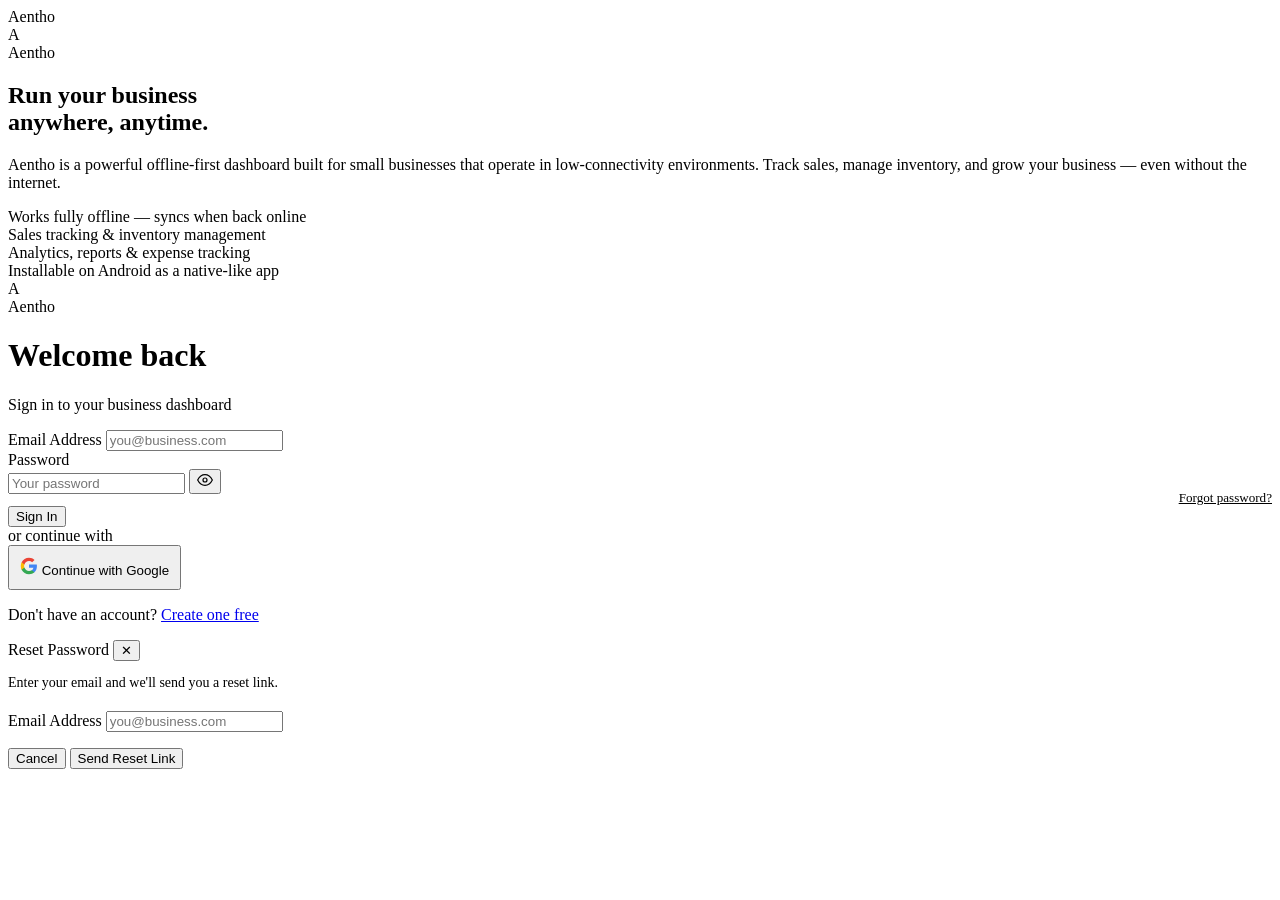
==== index.html @ 3d41ad66 "Add files via upload" ====
<!DOCTYPE html>
<html lang="en">
<head>
  <meta charset="UTF-8">
  <meta name="viewport" content="width=device-width, initial-scale=1.0, viewport-fit=cover">
  <meta name="theme-color" content="#080d1a">
  <meta name="description" content="Aentho — Offline-first business dashboard for small businesses.">
  <meta name="apple-mobile-web-app-capable" content="yes">
  <meta name="apple-mobile-web-app-status-bar-style" content="black-translucent">
  <title>Aentho — Business Dashboard</title>
  <link rel="manifest" href="./manifest.json">
  <link rel="icon" type="image/svg+xml" href="./assets/icons/favicon.svg">
  <link rel="stylesheet" href="./styles/main.css">
  <link rel="stylesheet" href="./styles/auth.css">
</head>
<body class="auth-page">

<!-- Welcome / Landing page that redirects based on auth state -->
<div id="page-loader">
  <div class="logo-mark">Aen<span>tho</span></div>
  <div class="spinner"></div>
</div>

<!-- Background blobs -->
<div class="auth-left">
  <div class="auth-left-grid"></div>
  <div class="auth-brand">
    <div class="auth-brand-icon">A</div>
    <span class="auth-brand-name">Aentho</span>
  </div>
  <div class="auth-hero">
    <h2>Run your business<br><span>anywhere, anytime.</span></h2>
    <p>Aentho is a powerful offline-first dashboard built for small businesses that operate in low-connectivity environments. Track sales, manage inventory, and grow your business — even without the internet.</p>
  </div>
  <div class="auth-features">
    <div class="auth-feature-item"><div class="auth-feature-dot"></div><span>Works fully offline — syncs when back online</span></div>
    <div class="auth-feature-item"><div class="auth-feature-dot"></div><span>Sales tracking &amp; inventory management</span></div>
    <div class="auth-feature-item"><div class="auth-feature-dot"></div><span>Analytics, reports &amp; expense tracking</span></div>
    <div class="auth-feature-item"><div class="auth-feature-dot"></div><span>Installable on Android as a native-like app</span></div>
  </div>
</div>

<div class="auth-right">
  <div class="auth-box animate-slideUp">
    <div class="auth-mobile-brand">
      <div class="auth-mobile-brand-icon">A</div>
      <span class="auth-mobile-brand-name">Aentho</span>
    </div>
    <div class="auth-box-header">
      <h1>Welcome back</h1>
      <p>Sign in to your business dashboard</p>
    </div>
    <div id="auth-error" class="auth-error"></div>
    <form class="auth-form" id="login-form" onsubmit="handleLogin(event)">
      <div class="form-group">
        <label class="form-label">Email Address</label>
        <input type="email" id="login-email" class="form-input" placeholder="you@business.com" required autocomplete="email">
      </div>
      <div class="form-group">
        <label class="form-label">Password</label>
        <div class="input-with-toggle">
          <input type="password" id="login-password" class="form-input" placeholder="Your password" required autocomplete="current-password">
          <button type="button" class="toggle-password" onclick="togglePwd('login-password',this)">
            <svg width="16" height="16" viewBox="0 0 24 24" fill="none" stroke="currentColor" stroke-width="1.8" stroke-linecap="round"><path d="M1 12s4-8 11-8 11 8 11 8-4 8-11 8-11-8-11-8z"/><circle cx="12" cy="12" r="3"/></svg>
          </button>
        </div>
      </div>
      <div style="text-align:right;margin-top:-6px">
        <a href="#" onclick="showResetForm(event)" style="font-size:.82rem;color:var(--accent)">Forgot password?</a>
      </div>
      <button type="submit" class="btn btn-primary auth-submit" id="login-btn">
        <span id="login-btn-text">Sign In</span>
        <span id="login-btn-spinner" class="spinner" style="display:none;width:16px;height:16px"></span>
      </button>
    </form>

    <!-- Google Sign-In -->
    <div class="auth-divider"><span>or continue with</span></div>
    <button class="btn btn-secondary w-full" style="gap:10px;padding:10px" onclick="handleGoogle()">
      <svg width="18" height="18" viewBox="0 0 24 24"><path d="M22.56 12.25c0-.78-.07-1.53-.2-2.25H12v4.26h5.92c-.26 1.37-1.04 2.53-2.21 3.31v2.77h3.57c2.08-1.92 3.28-4.74 3.28-8.09z" fill="#4285F4"/><path d="M12 23c2.97 0 5.46-.98 7.28-2.66l-3.57-2.77c-.98.66-2.23 1.06-3.71 1.06-2.86 0-5.29-1.93-6.16-4.53H2.18v2.84C3.99 20.53 7.7 23 12 23z" fill="#34A853"/><path d="M5.84 14.09c-.22-.66-.35-1.36-.35-2.09s.13-1.43.35-2.09V7.07H2.18C1.43 8.55 1 10.22 1 12s.43 3.45 1.18 4.93l2.85-2.22.81-.62z" fill="#FBBC05"/><path d="M12 5.38c1.62 0 3.06.56 4.21 1.64l3.15-3.15C17.45 2.09 14.97 1 12 1 7.7 1 3.99 3.47 2.18 7.07l3.66 2.84c.87-2.6 3.3-4.53 6.16-4.53z" fill="#EA4335"/></svg>
      Continue with Google
    </button>

    <p class="auth-switch">Don't have an account? <a href="./signup.html">Create one free</a></p>
  </div>
</div>

<!-- Password Reset Form (hidden by default) -->
<div id="reset-overlay" class="modal-overlay">
  <div class="modal">
    <div class="modal-header">
      <span class="modal-title">Reset Password</span>
      <button class="modal-close" onclick="UI.closeModal('reset-overlay')">✕</button>
    </div>
    <p style="font-size:.875rem;color:var(--text-secondary);margin-bottom:20px">Enter your email and we'll send you a reset link.</p>
    <div id="reset-error" class="auth-error" style="margin-bottom:12px"></div>
    <div id="reset-success" style="display:none;background:var(--success-soft);border:1px solid rgba(16,185,129,.2);border-radius:var(--radius);padding:10px 14px;font-size:.85rem;color:var(--success);margin-bottom:12px">
      Reset link sent! Check your inbox.
    </div>
    <div class="form-group" style="margin-bottom:16px">
      <label class="form-label">Email Address</label>
      <input type="email" id="reset-email" class="form-input" placeholder="you@business.com">
    </div>
    <div class="modal-footer">
      <button class="btn btn-secondary" onclick="UI.closeModal('reset-overlay')">Cancel</button>
      <button class="btn btn-primary" onclick="handleReset()">Send Reset Link</button>
    </div>
  </div>
</div>

<div id="toast-container"></div>
<script src="./scripts/ui.js"></script>
<script src="./scripts/auth.js"></script>
<script>
  // ── Register SW ─────────────────────────────────────────────────
  if ('serviceWorker' in navigator) {
    navigator.serviceWorker.register('./service-worker.js').catch(() => {});
  }

  // ── Auth redirect check ─────────────────────────────────────────
  (async () => {
    const sess = AAuth.getLocalSession();
    if (sess) {
      window.location.href = './dashboard.html';
      return;
    }
    document.getElementById('page-loader').classList.add('hidden');
    setTimeout(() => document.getElementById('page-loader')?.remove(), 400);
  })();

  // ── Login handler ───────────────────────────────────────────────
  async function handleLogin(e) {
    e.preventDefault();
    const email    = document.getElementById('login-email').value.trim();
    const password = document.getElementById('login-password').value;
    const errEl    = document.getElementById('auth-error');
    const btnText  = document.getElementById('login-btn-text');
    const btnSpinner = document.getElementById('login-btn-spinner');

    errEl.classList.remove('show');
    btnText.textContent = 'Signing in…';
    btnSpinner.style.display = 'inline-block';
    document.getElementById('login-btn').disabled = true;

    const result = await AAuth.login({ email, password });

    btnText.textContent = 'Sign In';
    btnSpinner.style.display = 'none';
    document.getElementById('login-btn').disabled = false;

    if (result.success) {
      window.location.href = './dashboard.html';
    } else if (result.error) {
      errEl.textContent = result.error;
      errEl.classList.add('show');
    }
  }

  // ── Google handler ──────────────────────────────────────────────
  async function handleGoogle() {
    const errEl = document.getElementById('auth-error');
    errEl.classList.remove('show');
    const result = await AAuth.loginWithGoogle();
    if (result.success) {
      window.location.href = './dashboard.html';
    } else if (result.error) {
      errEl.textContent = result.error;
      errEl.classList.add('show');
    }
  }

  // ── Reset handler ───────────────────────────────────────────────
  function showResetForm(e) {
    e.preventDefault();
    UI.openModal('reset-overlay');
  }

  async function handleReset() {
    const email  = document.getElementById('reset-email').value.trim();
    const errEl  = document.getElementById('reset-error');
    const sucEl  = document.getElementById('reset-success');
    errEl.classList.remove('show');
    sucEl.style.display = 'none';

    const result = await AAuth.resetPassword(email);
    if (result.success) {
      sucEl.style.display = 'block';
    } else {
      errEl.textContent = result.error;
      errEl.classList.add('show');
    }
  }

  // ── Toggle password visibility ──────────────────────────────────
  function togglePwd(inputId, btn) {
    const input = document.getElementById(inputId);
    if (!input) return;
    const isText = input.type === 'text';
    input.type = isText ? 'password' : 'text';
    btn.innerHTML = isText
      ? '<svg width="16" height="16" viewBox="0 0 24 24" fill="none" stroke="currentColor" stroke-width="1.8" stroke-linecap="round"><path d="M1 12s4-8 11-8 11 8 11 8-4 8-11 8-11-8-11-8z"/><circle cx="12" cy="12" r="3"/></svg>'
      : '<svg width="16" height="16" viewBox="0 0 24 24" fill="none" stroke="currentColor" stroke-width="1.8" stroke-linecap="round"><path d="M17.94 17.94A10.07 10.07 0 0 1 12 20c-7 0-11-8-11-8a18.45 18.45 0 0 1 5.06-5.94M9.9 4.24A9.12 9.12 0 0 1 12 4c7 0 11 8 11 8a18.5 18.5 0 0 1-2.16 3.19m-6.72-1.07a3 3 0 1 1-4.24-4.24"/><line x1="1" y1="1" x2="23" y2="23"/></svg>';
  }
</script>
</body>
</html>
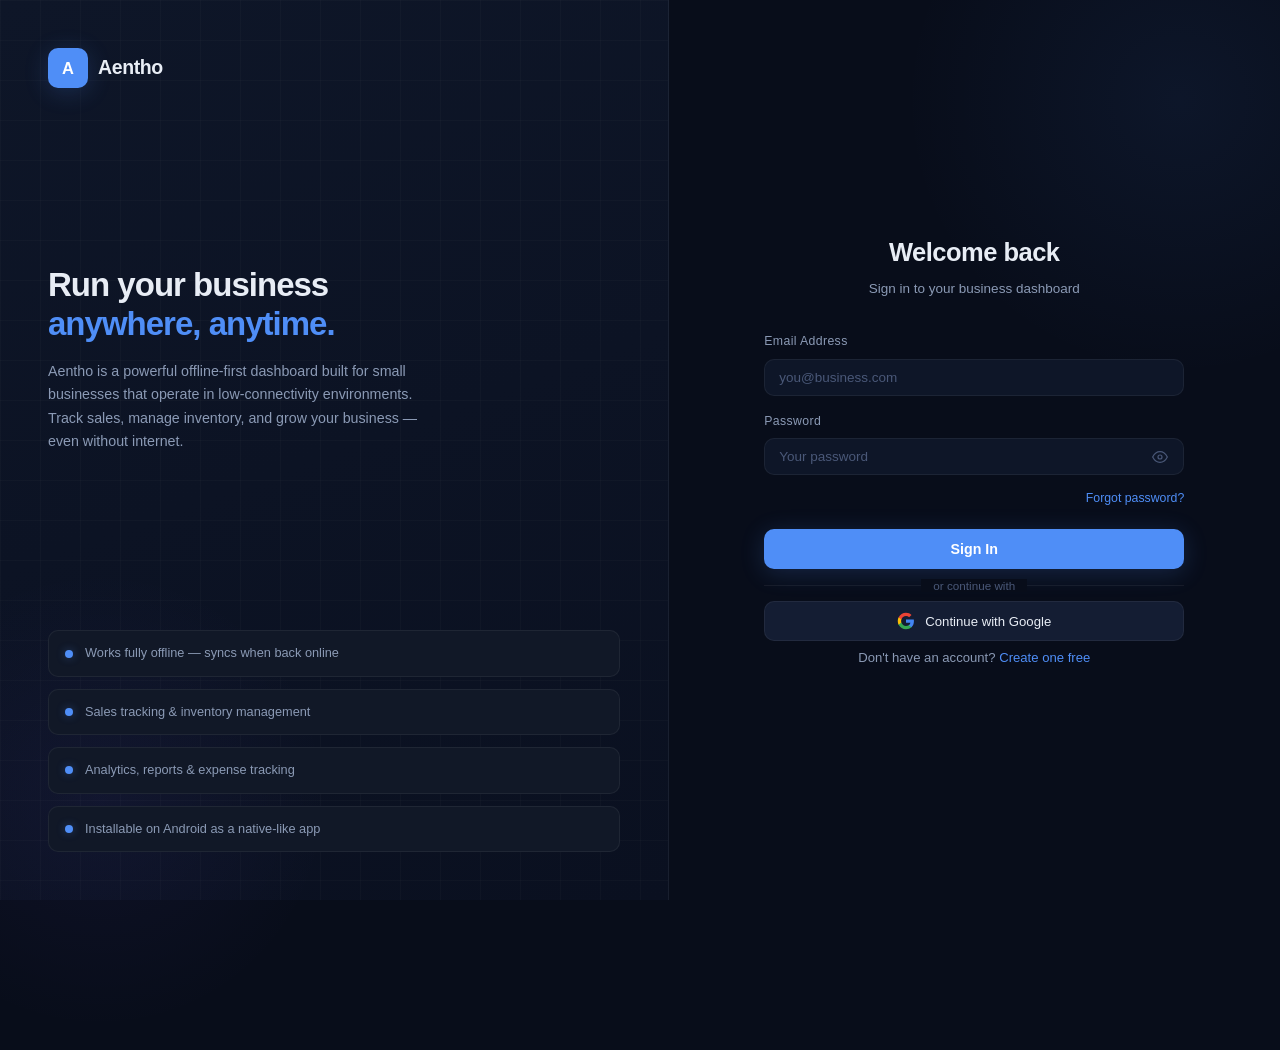
==== commit 6ea37096: "Fix CSS and JS file paths in login page - correct broken asset paths from ./styles/ and ./scripts/ t" ====
--- a/index.html
+++ b/index.html
@@ -9,9 +9,9 @@
   <meta name="apple-mobile-web-app-status-bar-style" content="black-translucent">
   <title>Aentho — Business Dashboard</title>
   <link rel="manifest" href="./manifest.json">
-  <link rel="icon" type="image/svg+xml" href="./assets/icons/favicon.svg">
-  <link rel="stylesheet" href="./styles/main.css">
-  <link rel="stylesheet" href="./styles/auth.css">
+  <link rel="icon" type="image/svg+xml" href="./favicon.svg">
+  <link rel="stylesheet" href="./main.css">
+  <link rel="stylesheet" href="./auth.css">
 </head>
 <body class="auth-page">
 
@@ -30,7 +30,7 @@
   </div>
   <div class="auth-hero">
     <h2>Run your business<br><span>anywhere, anytime.</span></h2>
-    <p>Aentho is a powerful offline-first dashboard built for small businesses that operate in low-connectivity environments. Track sales, manage inventory, and grow your business — even without the internet.</p>
+    <p>Aentho is a powerful offline-first dashboard built for small businesses that operate in low-connectivity environments. Track sales, manage inventory, and grow your business — even without internet.</p>
   </div>
   <div class="auth-features">
     <div class="auth-feature-item"><div class="auth-feature-dot"></div><span>Works fully offline — syncs when back online</span></div>
@@ -94,7 +94,7 @@
     </div>
     <p style="font-size:.875rem;color:var(--text-secondary);margin-bottom:20px">Enter your email and we'll send you a reset link.</p>
     <div id="reset-error" class="auth-error" style="margin-bottom:12px"></div>
-    <div id="reset-success" style="display:none;background:var(--success-soft);border:1px solid rgba(16,185,129,.2);border-radius:var(--radius);padding:10px 14px;font-size:.85rem;color:var(--success);margin-bottom:12px">
+    <div id="reset-success" style="display:none;background:var(--success-soft);border:1px solid rgba(16,185,129,.2);border-radius:var(--radius);padding:10px 14px;font-size:.85rem;color:var(--success)">
       Reset link sent! Check your inbox.
     </div>
     <div class="form-group" style="margin-bottom:16px">
@@ -109,8 +109,8 @@
 </div>
 
 <div id="toast-container"></div>
-<script src="./scripts/ui.js"></script>
-<script src="./scripts/auth.js"></script>
+<script src="./ui.js"></script>
+<script src="./auth.js"></script>
 <script>
   // ── Register SW ─────────────────────────────────────────────────
   if ('serviceWorker' in navigator) {
@@ -203,4 +203,4 @@
   }
 </script>
 </body>
-</html>
+</html>
--- a/main.css
+++ b/main.css
@@ -0,0 +1,413 @@
+/* ═══════════════════════════════════════════════════════════════
+   Aentho — Main CSS  |  Global Design Tokens & Base Styles
+   ═══════════════════════════════════════════════════════════════ */
+
+@import url('https://fonts.googleapis.com/css2?family=Syne:wght@400;500;600;700;800&family=DM+Sans:ital,opsz,wght@0,9..40,300;0,9..40,400;0,9..40,500;0,9..40,600;1,9..40,400&display=swap');
+
+/* ── Design Tokens ─────────────────────────────────────────── */
+:root {
+  /* Backgrounds */
+  --bg-base:        #080d1a;
+  --bg-surface:     #0e1628;
+  --bg-elevated:    #141d33;
+  --bg-card:        #111827;
+  --bg-hover:       #1a2540;
+  --bg-input:       #0e1628;
+  --bg-sidebar:     #0a1020;
+
+  /* Borders */
+  --border:         rgba(255,255,255,0.06);
+  --border-active:  rgba(99,179,237,0.35);
+
+  /* Brand / Accent */
+  --accent:         #4f8ef7;
+  --accent-soft:    rgba(79,142,247,0.15);
+  --accent-glow:    rgba(79,142,247,0.35);
+  --accent2:        #7c5cfc;
+  --accent3:        #00d4aa;
+  --accent4:        #f97316;
+  --danger:         #ef4444;
+  --danger-soft:    rgba(239,68,68,0.15);
+  --warning:        #f59e0b;
+  --warning-soft:   rgba(245,158,11,0.15);
+  --success:        #10b981;
+  --success-soft:   rgba(16,185,129,0.15);
+
+  /* Text */
+  --text-primary:   #e8edf5;
+  --text-secondary: #8b9ab5;
+  --text-muted:     #4a5878;
+  --text-inverse:   #080d1a;
+
+  /* Typography */
+  --font-display:   'Syne', sans-serif;
+  --font-body:      'DM Sans', sans-serif;
+
+  /* Spacing */
+  --radius-sm:      6px;
+  --radius:         10px;
+  --radius-lg:      16px;
+  --radius-xl:      22px;
+  --radius-full:    9999px;
+
+  /* Shadows */
+  --shadow-sm:      0 1px 3px rgba(0,0,0,0.4);
+  --shadow:         0 4px 16px rgba(0,0,0,0.5);
+  --shadow-lg:      0 8px 32px rgba(0,0,0,0.6);
+  --shadow-accent:  0 4px 24px rgba(79,142,247,0.2);
+
+  /* Transitions */
+  --transition:     0.18s ease;
+  --transition-md:  0.3s ease;
+
+  /* Sidebar */
+  --sidebar-w:      240px;
+  --sidebar-w-collapsed: 64px;
+  --topbar-h:       60px;
+}
+
+/* ── Reset ─────────────────────────────────────────────────── */
+*, *::before, *::after { box-sizing: border-box; margin: 0; padding: 0; }
+
+html {
+  font-size: 15px;
+  scroll-behavior: smooth;
+  -webkit-text-size-adjust: 100%;
+  -webkit-tap-highlight-color: transparent;
+}
+
+body {
+  font-family: var(--font-body);
+  background: var(--bg-base);
+  color: var(--text-primary);
+  line-height: 1.6;
+  min-height: 100vh;
+  overflow-x: hidden;
+}
+
+img, svg { display: block; max-width: 100%; }
+button, input, select, textarea { font-family: inherit; }
+a { text-decoration: none; color: inherit; }
+ul, ol { list-style: none; }
+button { cursor: pointer; border: none; background: none; }
+
+/* ── Scrollbar ─────────────────────────────────────────────── */
+::-webkit-scrollbar { width: 4px; height: 4px; }
+::-webkit-scrollbar-track { background: var(--bg-base); }
+::-webkit-scrollbar-thumb { background: var(--bg-elevated); border-radius: var(--radius-full); }
+::-webkit-scrollbar-thumb:hover { background: var(--text-muted); }
+
+/* ── Typography helpers ────────────────────────────────────── */
+.font-display { font-family: var(--font-display); }
+.text-xs  { font-size: 0.73rem; }
+.text-sm  { font-size: 0.85rem; }
+.text-md  { font-size: 0.95rem; }
+.text-lg  { font-size: 1.1rem; }
+.text-xl  { font-size: 1.3rem; }
+.text-2xl { font-size: 1.6rem; }
+.text-3xl { font-size: 2rem; }
+.text-muted    { color: var(--text-muted); }
+.text-secondary { color: var(--text-secondary); }
+.text-accent   { color: var(--accent); }
+.text-success  { color: var(--success); }
+.text-danger   { color: var(--danger); }
+.text-warning  { color: var(--warning); }
+.fw-500 { font-weight: 500; }
+.fw-600 { font-weight: 600; }
+.fw-700 { font-weight: 700; }
+
+/* ── Layout Utilities ──────────────────────────────────────── */
+.flex        { display: flex; }
+.flex-col    { flex-direction: column; }
+.items-center { align-items: center; }
+.justify-between { justify-content: space-between; }
+.justify-center  { justify-content: center; }
+.gap-1 { gap: 4px; }
+.gap-2 { gap: 8px; }
+.gap-3 { gap: 12px; }
+.gap-4 { gap: 16px; }
+.gap-6 { gap: 24px; }
+.w-full { width: 100%; }
+
+/* ── Card Base ─────────────────────────────────────────────── */
+.card {
+  background: var(--bg-card);
+  border: 1px solid var(--border);
+  border-radius: var(--radius-lg);
+  padding: 20px;
+  transition: border-color var(--transition), box-shadow var(--transition);
+}
+.card:hover { border-color: var(--border-active); box-shadow: var(--shadow); }
+
+/* ── Button System ─────────────────────────────────────────── */
+.btn {
+  display: inline-flex;
+  align-items: center;
+  justify-content: center;
+  gap: 8px;
+  padding: 9px 20px;
+  border-radius: var(--radius);
+  font-family: var(--font-body);
+  font-size: 0.88rem;
+  font-weight: 500;
+  transition: all var(--transition);
+  white-space: nowrap;
+  user-select: none;
+}
+.btn-primary {
+  background: var(--accent);
+  color: #fff;
+  box-shadow: var(--shadow-accent);
+}
+.btn-primary:hover {
+  background: #6ba3ff;
+  transform: translateY(-1px);
+  box-shadow: 0 6px 28px rgba(79,142,247,0.35);
+}
+.btn-secondary {
+  background: var(--bg-elevated);
+  color: var(--text-primary);
+  border: 1px solid var(--border);
+}
+.btn-secondary:hover {
+  background: var(--bg-hover);
+  border-color: var(--border-active);
+}
+.btn-danger { background: var(--danger-soft); color: var(--danger); border: 1px solid rgba(239,68,68,0.2); }
+.btn-danger:hover { background: var(--danger); color: #fff; }
+.btn-success { background: var(--success-soft); color: var(--success); border: 1px solid rgba(16,185,129,0.2); }
+.btn-success:hover { background: var(--success); color: #fff; }
+.btn-sm { padding: 6px 14px; font-size: 0.8rem; }
+.btn-lg { padding: 12px 28px; font-size: 0.95rem; }
+.btn-icon { padding: 8px; border-radius: var(--radius); }
+.btn:active { transform: scale(0.97); }
+.btn:disabled { opacity: 0.45; pointer-events: none; }
+
+/* ── Form Controls ─────────────────────────────────────────── */
+.form-group { display: flex; flex-direction: column; gap: 6px; }
+.form-label {
+  font-size: 0.82rem;
+  font-weight: 500;
+  color: var(--text-secondary);
+  letter-spacing: 0.03em;
+}
+.form-input, .form-select, .form-textarea {
+  width: 100%;
+  background: var(--bg-input);
+  border: 1px solid var(--border);
+  border-radius: var(--radius);
+  color: var(--text-primary);
+  font-size: 0.9rem;
+  padding: 10px 14px;
+  outline: none;
+  transition: border-color var(--transition), box-shadow var(--transition);
+}
+.form-input:focus, .form-select:focus, .form-textarea:focus {
+  border-color: var(--accent);
+  box-shadow: 0 0 0 3px var(--accent-soft);
+}
+.form-input::placeholder { color: var(--text-muted); }
+.form-textarea { resize: vertical; min-height: 80px; }
+.form-select { appearance: none; cursor: pointer; }
+.form-select option { background: var(--bg-elevated); }
+
+/* ── Badge ─────────────────────────────────────────────────── */
+.badge {
+  display: inline-flex;
+  align-items: center;
+  padding: 2px 9px;
+  border-radius: var(--radius-full);
+  font-size: 0.72rem;
+  font-weight: 600;
+  letter-spacing: 0.04em;
+  text-transform: uppercase;
+}
+.badge-success  { background: var(--success-soft);  color: var(--success); }
+.badge-danger   { background: var(--danger-soft);   color: var(--danger); }
+.badge-warning  { background: var(--warning-soft);  color: var(--warning); }
+.badge-accent   { background: var(--accent-soft);   color: var(--accent); }
+.badge-muted    { background: var(--bg-elevated);   color: var(--text-secondary); }
+
+/* ── Modal Overlay ─────────────────────────────────────────── */
+.modal-overlay {
+  position: fixed; inset: 0;
+  background: rgba(8,13,26,0.82);
+  backdrop-filter: blur(6px);
+  z-index: 1000;
+  display: flex;
+  align-items: center;
+  justify-content: center;
+  padding: 16px;
+  opacity: 0;
+  pointer-events: none;
+  transition: opacity var(--transition-md);
+}
+.modal-overlay.active { opacity: 1; pointer-events: all; }
+.modal {
+  background: var(--bg-elevated);
+  border: 1px solid var(--border);
+  border-radius: var(--radius-xl);
+  width: 100%;
+  max-width: 480px;
+  max-height: 90vh;
+  overflow-y: auto;
+  padding: 28px;
+  transform: translateY(16px) scale(0.98);
+  transition: transform var(--transition-md);
+  box-shadow: var(--shadow-lg);
+}
+.modal-overlay.active .modal { transform: translateY(0) scale(1); }
+.modal-header {
+  display: flex;
+  align-items: center;
+  justify-content: space-between;
+  margin-bottom: 22px;
+}
+.modal-title {
+  font-family: var(--font-display);
+  font-size: 1.15rem;
+  font-weight: 700;
+  color: var(--text-primary);
+}
+.modal-close {
+  width: 30px; height: 30px;
+  border-radius: var(--radius);
+  background: var(--bg-hover);
+  color: var(--text-secondary);
+  display: flex; align-items: center; justify-content: center;
+  transition: all var(--transition);
+  font-size: 1.1rem;
+}
+.modal-close:hover { background: var(--danger-soft); color: var(--danger); }
+.modal-footer {
+  display: flex; gap: 10px;
+  justify-content: flex-end;
+  margin-top: 24px;
+  padding-top: 20px;
+  border-top: 1px solid var(--border);
+}
+
+/* ── Table ─────────────────────────────────────────────────── */
+.table-wrap { overflow-x: auto; border-radius: var(--radius-lg); }
+.data-table { width: 100%; border-collapse: collapse; }
+.data-table th {
+  background: var(--bg-elevated);
+  color: var(--text-muted);
+  font-size: 0.75rem;
+  font-weight: 600;
+  letter-spacing: 0.06em;
+  text-transform: uppercase;
+  padding: 12px 16px;
+  text-align: left;
+  white-space: nowrap;
+  border-bottom: 1px solid var(--border);
+}
+.data-table td {
+  padding: 13px 16px;
+  font-size: 0.875rem;
+  color: var(--text-primary);
+  border-bottom: 1px solid var(--border);
+  white-space: nowrap;
+}
+.data-table tr:last-child td { border-bottom: none; }
+.data-table tbody tr { transition: background var(--transition); }
+.data-table tbody tr:hover { background: var(--bg-hover); }
+
+/* ── Toast Notifications ───────────────────────────────────── */
+#toast-container {
+  position: fixed;
+  bottom: 24px;
+  right: 24px;
+  z-index: 9999;
+  display: flex;
+  flex-direction: column;
+  gap: 10px;
+  pointer-events: none;
+}
+.toast {
+  background: var(--bg-elevated);
+  border: 1px solid var(--border);
+  border-radius: var(--radius);
+  padding: 12px 18px;
+  font-size: 0.875rem;
+  color: var(--text-primary);
+  box-shadow: var(--shadow-lg);
+  display: flex;
+  align-items: center;
+  gap: 10px;
+  pointer-events: all;
+  animation: slideInToast 0.3s ease forwards;
+  max-width: 320px;
+}
+.toast.success { border-left: 3px solid var(--success); }
+.toast.error   { border-left: 3px solid var(--danger); }
+.toast.warning { border-left: 3px solid var(--warning); }
+.toast.info    { border-left: 3px solid var(--accent); }
+.toast.hide    { animation: slideOutToast 0.3s ease forwards; }
+
+@keyframes slideInToast  { from { opacity:0; transform:translateX(24px); } to { opacity:1; transform:translateX(0); } }
+@keyframes slideOutToast { from { opacity:1; transform:translateX(0); } to { opacity:0; transform:translateX(24px); } }
+
+/* ── Loading Spinner ───────────────────────────────────────── */
+.spinner {
+  width: 20px; height: 20px;
+  border: 2px solid var(--border);
+  border-top-color: var(--accent);
+  border-radius: 50%;
+  animation: spin 0.7s linear infinite;
+}
+@keyframes spin { to { transform: rotate(360deg); } }
+
+/* ── Page Loader ───────────────────────────────────────────── */
+#page-loader {
+  position: fixed; inset: 0;
+  background: var(--bg-base);
+  display: flex; flex-direction: column;
+  align-items: center; justify-content: center;
+  gap: 16px; z-index: 9000;
+  transition: opacity 0.4s ease;
+}
+#page-loader .logo-mark {
+  font-family: var(--font-display);
+  font-size: 1.6rem; font-weight: 800;
+  color: var(--text-primary);
+  letter-spacing: -0.02em;
+}
+#page-loader .logo-mark span { color: var(--accent); }
+#page-loader.hidden { opacity: 0; pointer-events: none; }
+
+/* ── Offline Banner ────────────────────────────────────────── */
+#offline-banner {
+  position: fixed; top: 0; left: 0; right: 0;
+  background: var(--warning);
+  color: var(--text-inverse);
+  font-size: 0.8rem; font-weight: 600;
+  text-align: center; padding: 6px;
+  z-index: 8000;
+  transform: translateY(-100%);
+  transition: transform var(--transition-md);
+}
+#offline-banner.show { transform: translateY(0); }
+
+/* ── Animations ─────────────────────────────────────────────── */
+@keyframes fadeIn   { from { opacity:0; } to { opacity:1; } }
+@keyframes slideUp  { from { opacity:0; transform:translateY(20px); } to { opacity:1; transform:translateY(0); } }
+@keyframes pulse    { 0%,100% { opacity:1; } 50% { opacity:0.5; } }
+
+.animate-fadeIn { animation: fadeIn 0.4s ease; }
+.animate-slideUp { animation: slideUp 0.4s ease; }
+
+/* ── Empty State ─────────────────────────────────────────────── */
+.empty-state {
+  display: flex; flex-direction: column;
+  align-items: center; justify-content: center;
+  gap: 10px; padding: 48px 20px;
+  color: var(--text-muted); text-align: center;
+}
+.empty-state .empty-icon { font-size: 2.5rem; opacity: 0.3; margin-bottom: 6px; }
+.empty-state p { font-size: 0.9rem; }
+
+/* ── Responsive Utils ────────────────────────────────────────── */
+@media (max-width: 768px) {
+  :root { --topbar-h: 56px; }
+}
--- a/auth.css
+++ b/auth.css
@@ -0,0 +1,303 @@
+/* ═══════════════════════════════════════════════════════
+   Aentho — Auth CSS  |  Login & Sign Up Pages
+   ═══════════════════════════════════════════════════════ */
+
+/* ── Auth Wrapper ─────────────────────────────────────── */
+.auth-page {
+  min-height: 100vh;
+  display: flex;
+  background: var(--bg-base);
+  position: relative;
+  overflow: hidden;
+}
+
+/* Background geometric decoration */
+.auth-page::before {
+  content: '';
+  position: absolute;
+  top: -200px; right: -200px;
+  width: 600px; height: 600px;
+  background: radial-gradient(circle, rgba(79,142,247,0.07) 0%, transparent 65%);
+  pointer-events: none;
+}
+.auth-page::after {
+  content: '';
+  position: absolute;
+  bottom: -150px; left: -150px;
+  width: 500px; height: 500px;
+  background: radial-gradient(circle, rgba(124,92,252,0.06) 0%, transparent 65%);
+  pointer-events: none;
+}
+
+/* ── Left Panel (Branding) ────────────────────────────── */
+.auth-left {
+  flex: 1;
+  display: none;
+  flex-direction: column;
+  justify-content: space-between;
+  padding: 48px;
+  background: linear-gradient(160deg, #0e1628 0%, #0a1020 100%);
+  border-right: 1px solid var(--border);
+  position: relative;
+  overflow: hidden;
+}
+
+@media (min-width: 960px) {
+  .auth-left { display: flex; }
+}
+
+.auth-left-grid {
+  position: absolute;
+  inset: 0;
+  background-image:
+    linear-gradient(rgba(255,255,255,0.02) 1px, transparent 1px),
+    linear-gradient(90deg, rgba(255,255,255,0.02) 1px, transparent 1px);
+  background-size: 40px 40px;
+  pointer-events: none;
+}
+
+.auth-brand {
+  display: flex;
+  align-items: center;
+  gap: 10px;
+  position: relative;
+  z-index: 1;
+}
+
+.auth-brand-icon {
+  width: 40px; height: 40px;
+  background: var(--accent);
+  border-radius: 10px;
+  display: flex; align-items: center; justify-content: center;
+  font-family: var(--font-display);
+  font-weight: 800;
+  font-size: 1.1rem;
+  color: #fff;
+  box-shadow: var(--shadow-accent);
+}
+
+.auth-brand-name {
+  font-family: var(--font-display);
+  font-weight: 800;
+  font-size: 1.3rem;
+  letter-spacing: -0.02em;
+}
+
+.auth-hero {
+  position: relative; z-index: 1;
+}
+
+.auth-hero h2 {
+  font-family: var(--font-display);
+  font-size: 2.2rem;
+  font-weight: 800;
+  line-height: 1.2;
+  letter-spacing: -0.03em;
+  margin-bottom: 16px;
+  color: var(--text-primary);
+}
+
+.auth-hero h2 span { color: var(--accent); }
+
+.auth-hero p {
+  color: var(--text-secondary);
+  font-size: 0.95rem;
+  line-height: 1.65;
+  max-width: 380px;
+}
+
+.auth-features {
+  display: flex;
+  flex-direction: column;
+  gap: 12px;
+  position: relative; z-index: 1;
+}
+
+.auth-feature-item {
+  display: flex;
+  align-items: center;
+  gap: 12px;
+  padding: 12px 16px;
+  background: var(--bg-card);
+  border: 1px solid var(--border);
+  border-radius: var(--radius);
+}
+
+.auth-feature-dot {
+  width: 8px; height: 8px;
+  border-radius: 50%;
+  background: var(--accent);
+  flex-shrink: 0;
+  box-shadow: 0 0 8px var(--accent-glow);
+}
+
+.auth-feature-item span {
+  font-size: 0.85rem;
+  color: var(--text-secondary);
+}
+
+/* ── Right Panel (Form) ───────────────────────────────── */
+.auth-right {
+  flex: 1;
+  display: flex;
+  align-items: center;
+  justify-content: center;
+  padding: 32px 20px;
+  position: relative;
+  z-index: 1;
+}
+
+.auth-box {
+  width: 100%;
+  max-width: 420px;
+  animation: slideUp 0.45s ease;
+}
+
+.auth-box-header {
+  margin-bottom: 32px;
+  text-align: center;
+}
+
+/* Mobile brand shown only on small screens */
+.auth-mobile-brand {
+  display: flex;
+  align-items: center;
+  justify-content: center;
+  gap: 10px;
+  margin-bottom: 32px;
+}
+.auth-mobile-brand-icon {
+  width: 36px; height: 36px;
+  background: var(--accent);
+  border-radius: 9px;
+  display: flex; align-items: center; justify-content: center;
+  font-family: var(--font-display);
+  font-weight: 800;
+  color: #fff;
+}
+.auth-mobile-brand-name {
+  font-family: var(--font-display);
+  font-weight: 800;
+  font-size: 1.2rem;
+}
+
+@media (min-width: 960px) {
+  .auth-mobile-brand { display: none; }
+}
+
+.auth-box-header h1 {
+  font-family: var(--font-display);
+  font-size: 1.7rem;
+  font-weight: 800;
+  letter-spacing: -0.02em;
+  color: var(--text-primary);
+  margin-bottom: 6px;
+}
+
+.auth-box-header p {
+  color: var(--text-secondary);
+  font-size: 0.9rem;
+}
+
+/* ── Auth Form ────────────────────────────────────────── */
+.auth-form {
+  display: flex;
+  flex-direction: column;
+  gap: 16px;
+}
+
+.auth-form .form-group { gap: 7px; }
+
+/* Password toggle wrapper */
+.input-with-toggle {
+  position: relative;
+}
+.input-with-toggle .form-input {
+  padding-right: 42px;
+}
+.toggle-password {
+  position: absolute;
+  right: 12px;
+  top: 50%;
+  transform: translateY(-50%);
+  color: var(--text-muted);
+  padding: 4px;
+  transition: color var(--transition);
+}
+.toggle-password:hover { color: var(--text-secondary); }
+
+.auth-submit {
+  width: 100%;
+  margin-top: 4px;
+  padding: 12px;
+  font-size: 0.95rem;
+  font-weight: 600;
+  border-radius: var(--radius);
+}
+
+.auth-divider {
+  text-align: center;
+  position: relative;
+  margin: 4px 0;
+}
+.auth-divider::before {
+  content: '';
+  position: absolute;
+  top: 50%; left: 0; right: 0;
+  height: 1px;
+  background: var(--border);
+}
+.auth-divider span {
+  background: var(--bg-base);
+  position: relative;
+  padding: 0 12px;
+  font-size: 0.78rem;
+  color: var(--text-muted);
+}
+
+.auth-switch {
+  text-align: center;
+  font-size: 0.875rem;
+  color: var(--text-secondary);
+  margin-top: 6px;
+}
+.auth-switch a {
+  color: var(--accent);
+  font-weight: 500;
+  transition: color var(--transition);
+}
+.auth-switch a:hover { color: #6ba3ff; text-decoration: underline; }
+
+/* ── Error Message ────────────────────────────────────── */
+.auth-error {
+  background: var(--danger-soft);
+  border: 1px solid rgba(239,68,68,0.2);
+  border-radius: var(--radius);
+  padding: 10px 14px;
+  font-size: 0.85rem;
+  color: var(--danger);
+  display: none;
+}
+.auth-error.show { display: block; animation: fadeIn 0.2s ease; }
+
+/* ── Password Strength ────────────────────────────────── */
+.password-strength {
+  margin-top: 6px;
+}
+.strength-bars {
+  display: flex; gap: 4px;
+}
+.strength-bar {
+  flex: 1; height: 3px;
+  border-radius: var(--radius-full);
+  background: var(--bg-elevated);
+  transition: background 0.3s ease;
+}
+.strength-bar.weak   { background: var(--danger); }
+.strength-bar.medium { background: var(--warning); }
+.strength-bar.strong { background: var(--success); }
+.strength-label {
+  font-size: 0.75rem;
+  color: var(--text-muted);
+  margin-top: 4px;
+}
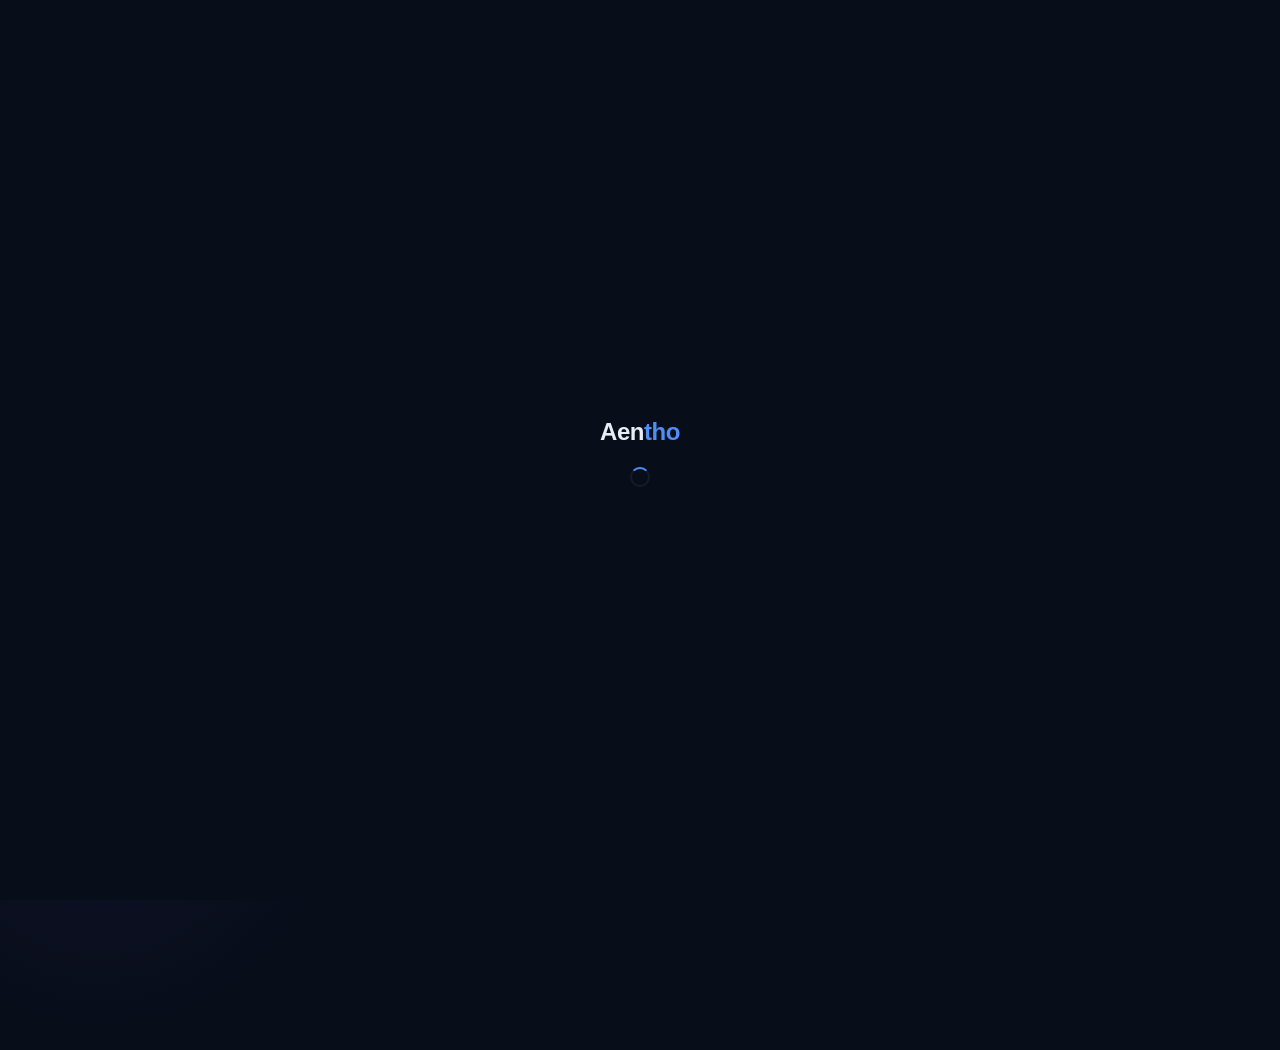
==== commit 345fed51: "Fix: Improve dashboard redirect timing after sign-in/Google sign-in" ====
--- a/index.html
+++ b/index.html
@@ -30,7 +30,7 @@
   </div>
   <div class="auth-hero">
     <h2>Run your business<br><span>anywhere, anytime.</span></h2>
-    <p>Aentho is a powerful offline-first dashboard built for small businesses that operate in low-connectivity environments. Track sales, manage inventory, and grow your business — even without internet.</p>
+    <p>Aentho is a powerful offline-first dashboard built for small businesses that operate in low-connectivity environments. Track sales, manage inventory, and grow your business — even without[...]
   </div>
   <div class="auth-features">
     <div class="auth-feature-item"><div class="auth-feature-dot"></div><span>Works fully offline — syncs when back online</span></div>
@@ -61,12 +61,12 @@
         <div class="input-with-toggle">
           <input type="password" id="login-password" class="form-input" placeholder="Your password" required autocomplete="current-password">
           <button type="button" class="toggle-password" onclick="togglePwd('login-password',this)">
-            <svg width="16" height="16" viewBox="0 0 24 24" fill="none" stroke="currentColor" stroke-width="1.8" stroke-linecap="round"><path d="M1 12s4-8 11-8 11 8 11 8-4 8-11 8-11-8-11-8z"/><circle cx="12" cy="12" r="3"/></svg>
+            <svg width="16" height="16" viewBox="0 0 24 24" fill="none" stroke="currentColor" stroke-width="1.8" stroke-linecap="round"><path d="M1 12s4-8 11-8 11 8 11 8-4 8-11 8-11-8-11-8z"/><cir[...]
           </button>
         </div>
       </div>
       <div style="text-align:right;margin-top:-6px">
-        <a href="#" onclick="showResetForm(event)" style="font-size:.82rem;color:var(--accent)">Forgot password?</a>
+        <a href="#" onclick="showResetForm(event)" style="font-size:.82rem;color:var(--accent);text-decoration:none">Forgot password?</a>
       </div>
       <button type="submit" class="btn btn-primary auth-submit" id="login-btn">
         <span id="login-btn-text">Sign In</span>
@@ -76,9 +76,10 @@
 
     <!-- Google Sign-In -->
     <div class="auth-divider"><span>or continue with</span></div>
-    <button class="btn btn-secondary w-full" style="gap:10px;padding:10px" onclick="handleGoogle()">
-      <svg width="18" height="18" viewBox="0 0 24 24"><path d="M22.56 12.25c0-.78-.07-1.53-.2-2.25H12v4.26h5.92c-.26 1.37-1.04 2.53-2.21 3.31v2.77h3.57c2.08-1.92 3.28-4.74 3.28-8.09z" fill="#4285F4"/><path d="M12 23c2.97 0 5.46-.98 7.28-2.66l-3.57-2.77c-.98.66-2.23 1.06-3.71 1.06-2.86 0-5.29-1.93-6.16-4.53H2.18v2.84C3.99 20.53 7.7 23 12 23z" fill="#34A853"/><path d="M5.84 14.09c-.22-.66-.35-1.36-.35-2.09s.13-1.43.35-2.09V7.07H2.18C1.43 8.55 1 10.22 1 12s.43 3.45 1.18 4.93l2.85-2.22.81-.62z" fill="#FBBC05"/><path d="M12 5.38c1.62 0 3.06.56 4.21 1.64l3.15-3.15C17.45 2.09 14.97 1 12 1 7.7 1 3.99 3.47 2.18 7.07l3.66 2.84c.87-2.6 3.3-4.53 6.16-4.53z" fill="#EA4335"/></svg>
-      Continue with Google
+    <button type="button" class="btn btn-secondary w-full" style="gap:10px;padding:10px" onclick="handleGoogle()">
+      <svg width="18" height="18" viewBox="0 0 24 24"><path d="M22.56 12.25c0-.78-.07-1.53-.2-2.25H12v4.26h5.92c-.26 1.37-1.04 2.53-2.21 3.31v2.77h3.57c2.08-1.92 3.28-4.74 3.28-8.09z" fill="#4285F[...]
+      <span id="google-btn-text">Continue with Google</span>
+      <span id="google-btn-spinner" class="spinner" style="display:none;width:16px;height:16px"></span>
     </button>
 
     <p class="auth-switch">Don't have an account? <a href="./signup.html">Create one free</a></p>
@@ -94,7 +95,7 @@
     </div>
     <p style="font-size:.875rem;color:var(--text-secondary);margin-bottom:20px">Enter your email and we'll send you a reset link.</p>
     <div id="reset-error" class="auth-error" style="margin-bottom:12px"></div>
-    <div id="reset-success" style="display:none;background:var(--success-soft);border:1px solid rgba(16,185,129,.2);border-radius:var(--radius);padding:10px 14px;font-size:.85rem;color:var(--success)">
+    <div id="reset-success" style="display:none;background:var(--success-soft);border:1px solid rgba(16,185,129,.2);border-radius:var(--radius);padding:10px 14px;font-size:.85rem;color:var(--succe[...]
       Reset link sent! Check your inbox.
     </div>
     <div class="form-group" style="margin-bottom:16px">
@@ -121,7 +122,10 @@
   (async () => {
     const sess = AAuth.getLocalSession();
     if (sess) {
-      window.location.href = './dashboard.html';
+      // Small delay to ensure session is fully persisted
+      setTimeout(() => {
+        window.location.href = './dashboard.html';
+      }, 100);
       return;
     }
     document.getElementById('page-loader').classList.add('hidden');
@@ -149,7 +153,10 @@
     document.getElementById('login-btn').disabled = false;
 
     if (result.success) {
-      window.location.href = './dashboard.html';
+      // Give session a moment to persist before redirecting
+      setTimeout(() => {
+        window.location.href = './dashboard.html';
+      }, 150);
     } else if (result.error) {
       errEl.textContent = result.error;
       errEl.classList.add('show');
@@ -159,10 +166,23 @@
   // ── Google handler ──────────────────────────────────────────────
   async function handleGoogle() {
     const errEl = document.getElementById('auth-error');
+    const btnText = document.getElementById('google-btn-text');
+    const btnSpinner = document.getElementById('google-btn-spinner');
+    
     errEl.classList.remove('show');
+    btnText.textContent = 'Signing in…';
+    btnSpinner.style.display = 'inline-block';
+    
     const result = await AAuth.loginWithGoogle();
+    
+    btnText.textContent = 'Continue with Google';
+    btnSpinner.style.display = 'none';
+    
     if (result.success) {
-      window.location.href = './dashboard.html';
+      // Give session a moment to persist before redirecting
+      setTimeout(() => {
+        window.location.href = './dashboard.html';
+      }, 150);
     } else if (result.error) {
       errEl.textContent = result.error;
       errEl.classList.add('show');
@@ -198,9 +218,9 @@
     const isText = input.type === 'text';
     input.type = isText ? 'password' : 'text';
     btn.innerHTML = isText
-      ? '<svg width="16" height="16" viewBox="0 0 24 24" fill="none" stroke="currentColor" stroke-width="1.8" stroke-linecap="round"><path d="M1 12s4-8 11-8 11 8 11 8-4 8-11 8-11-8-11-8z"/><circle cx="12" cy="12" r="3"/></svg>'
-      : '<svg width="16" height="16" viewBox="0 0 24 24" fill="none" stroke="currentColor" stroke-width="1.8" stroke-linecap="round"><path d="M17.94 17.94A10.07 10.07 0 0 1 12 20c-7 0-11-8-11-8a18.45 18.45 0 0 1 5.06-5.94M9.9 4.24A9.12 9.12 0 0 1 12 4c7 0 11 8 11 8a18.5 18.5 0 0 1-2.16 3.19m-6.72-1.07a3 3 0 1 1-4.24-4.24"/><line x1="1" y1="1" x2="23" y2="23"/></svg>';
+      ? '<svg width="16" height="16" viewBox="0 0 24 24" fill="none" stroke="currentColor" stroke-width="1.8" stroke-linecap="round"><path d="M1 12s4-8 11-8 11 8 11 8-4 8-11 8-11-8-11-8z"/><circl[...]
+      : '<svg width="16" height="16" viewBox="0 0 24 24" fill="none" stroke="currentColor" stroke-width="1.8" stroke-linecap="round"><path d="M17.94 17.94A10.07 10.07 0 0 1 12 20c-7 0-11-8-11-8a1[...]
   }
 </script>
 </body>
-</html>+</html>
--- a/auth.css
+++ b/auth.css
@@ -136,7 +136,7 @@
   color: var(--text-secondary);
 }
 
-/* ── Right Panel (Form) ───────────────────────────────── */
+/* ── Right Panel (Form) ────────────────────────────────��� */
 .auth-right {
   flex: 1;
   display: flex;
@@ -145,6 +145,7 @@
   padding: 32px 20px;
   position: relative;
   z-index: 1;
+  min-height: 100vh;
 }
 
 .auth-box {
@@ -223,6 +224,9 @@
   color: var(--text-muted);
   padding: 4px;
   transition: color var(--transition);
+  background: none;
+  border: none;
+  cursor: pointer;
 }
 .toggle-password:hover { color: var(--text-secondary); }
 
@@ -265,6 +269,7 @@
   color: var(--accent);
   font-weight: 500;
   transition: color var(--transition);
+  text-decoration: none;
 }
 .auth-switch a:hover { color: #6ba3ff; text-decoration: underline; }
 
@@ -301,3 +306,72 @@
   color: var(--text-muted);
   margin-top: 4px;
 }
+
+/* ── Mobile Responsive Improvements ───────────────────── */
+@media (max-width: 480px) {
+  .auth-page {
+    flex-direction: column;
+  }
+
+  .auth-left {
+    display: none !important;
+  }
+
+  .auth-right {
+    padding: 24px 16px;
+    min-height: auto;
+  }
+
+  .auth-box {
+    max-width: 100%;
+  }
+
+  .auth-box-header h1 {
+    font-size: 1.4rem;
+  }
+
+  .auth-box-header p {
+    font-size: 0.85rem;
+  }
+
+  .auth-mobile-brand-icon {
+    width: 32px;
+    height: 32px;
+  }
+
+  .auth-mobile-brand-name {
+    font-size: 1.1rem;
+  }
+
+  .auth-form {
+    gap: 14px;
+  }
+
+  .auth-submit {
+    padding: 11px;
+    font-size: 0.9rem;
+  }
+
+  .auth-switch {
+    font-size: 0.8rem;
+  }
+}
+
+@media (max-width: 768px) {
+  .auth-right {
+    padding: 28px 18px;
+  }
+
+  .auth-box {
+    max-width: 100%;
+  }
+
+  .auth-box-header h1 {
+    font-size: 1.5rem;
+  }
+
+  .auth-submit {
+    padding: 11px;
+    font-size: 0.92rem;
+  }
+}
